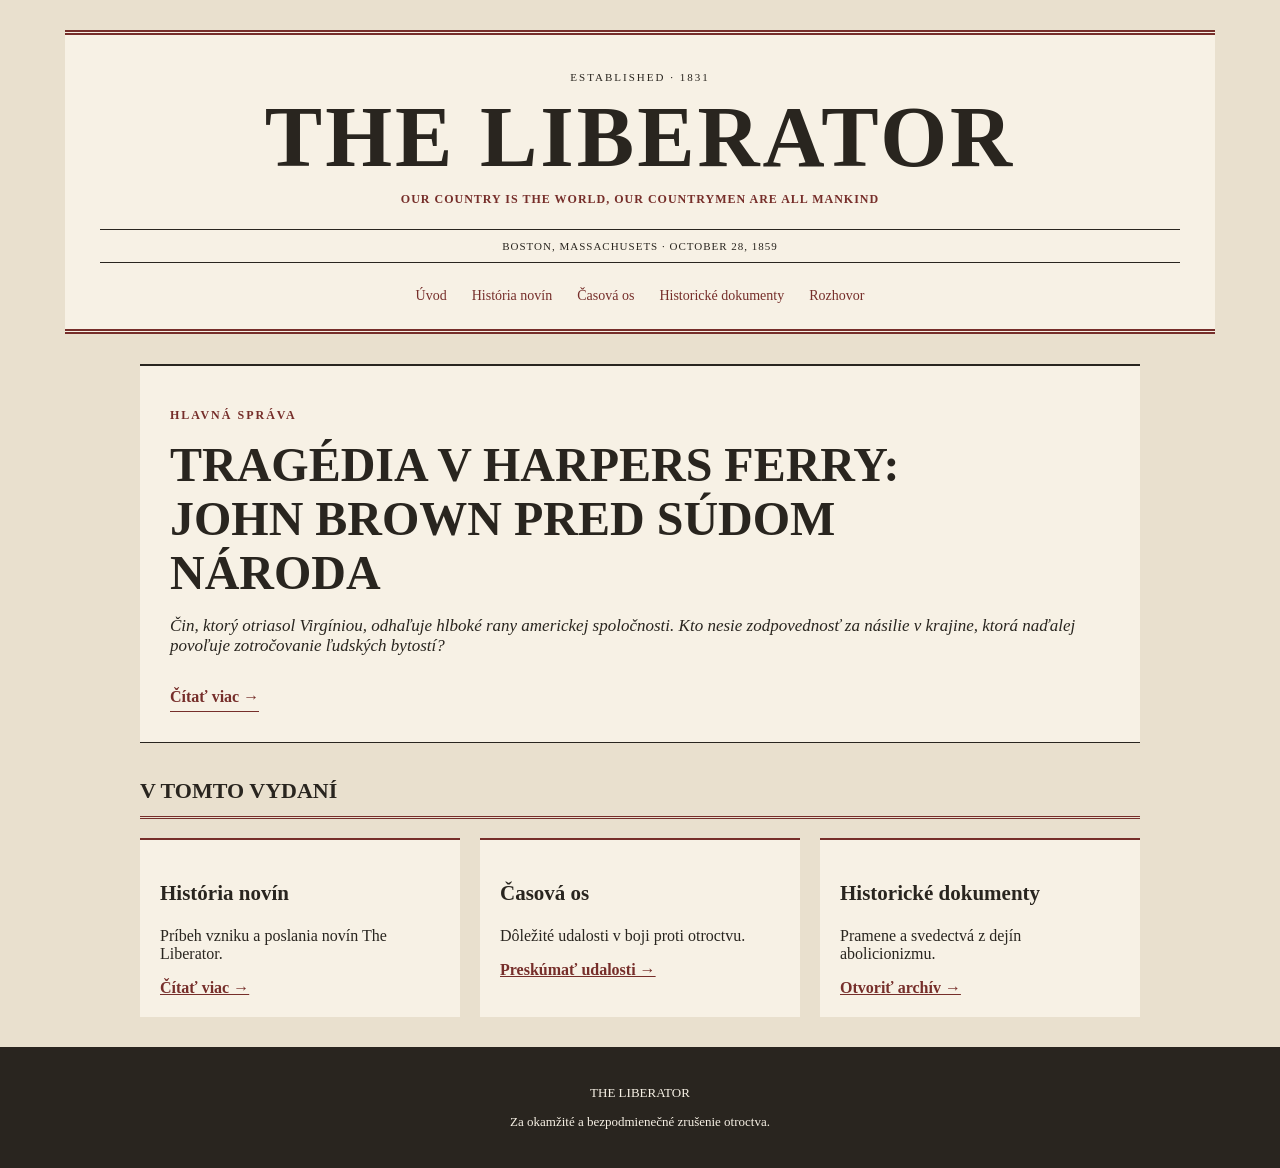
==== index.html @ 59a7037a "Add files via upload" ====
<!DOCTYPE html>
<html lang="sk">
<head>
    <meta charset="UTF-8">
    <meta name="viewport" content="width=device-width, initial-scale=1.0">

    <title>The Liberator | 28 October 1859</title>

    <link rel="stylesheet" href="style.css">
</head>

<body>
    <!-- Reklamné okienko The Liberator Premium -->
        <div id="premium-ad" class="ad-overlay" hidden>
            <section class="ad-window" role="dialog" aria-modal="true"
                aria-labelledby="ad-title">

                <button id="close-ad" class="ad-close"
                    type="button" aria-label="Zavrieť reklamu">×</button>

                <p class="section-label">REKLAMA</p>

                <img
                    class="ad-image"
                    src="images/liberator.jpg"
                    alt="The Liberator — historické noviny"
                >

                <h2 id="ad-title">THE LIBERATOR PREMIUM</h2>

                <p>
                    Chcete sa dozvedieť viac o našom hnutí a mať prístup
                    k exkluzívnym rozhovorom a článkom? Začnite odoberať
                    The Liberator Premium, čím zároveň podporíte jeho
                    redakciu a distribúciu!
                </p>

                <a class="ad-subscribe" href="predplatne.html">
                    Získať predplatné →
                </a>

                <button id="dismiss-ad" class="ad-dismiss" type="button">
                    Teraz nie, ďakujem
                </button>
            </section>
        </div>

        <script src="script.js"></script>

    <header class="masthead">

        <p class="founded">
            ESTABLISHED · 1831
        </p>

        <h1>THE LIBERATOR</h1>

        <p class="motto">
            OUR COUNTRY IS THE WORLD, OUR COUNTRYMEN ARE ALL MANKIND
        </p>

        <div class="edition">
            BOSTON, MASSACHUSETS · OCTOBER 28, 1859 
        </div>

        <nav class="navigation">
            <a href="index.html">Úvod</a>
            <a href="historia.html">História novín</a>
            <a href="chronologia.html">Časová os</a>
            <a href="dokumenty.html">Historické dokumenty</a>
            <a href="rozhovor.html">Rozhovor</a>
        </nav>

    </header>

    <main>

        <section class="lead-story">
            <p class="section-label">HLAVNÁ SPRÁVA</p>

            <h2>TRAGÉDIA V HARPERS FERRY:
                JOHN BROWN PRED SÚDOM NÁRODA
            </h2>

            <p class="article-intro">
                Čin, ktorý otriasol Virgíniou, odhaľuje hlboké rany
                americkej spoločnosti. Kto nesie zodpovednosť za násilie
                v krajine, ktorá naďalej povoľuje zotročovanie ľudských bytostí?
            </p>

            <a class="read-more" href="clanok.html">
                Čítať viac →
            </a>
        </section>



        <section class="inside">
            <h2>V TOMTO VYDANÍ</h2>

            <div class="inside-grid">

                <article>
                    <h3>História novín</h3>
                    <p>Príbeh vzniku a poslania novín The Liberator.</p>
                    <a href="historia.html">Čítať viac →</a>
                </article>

                <article>
                    <h3>Časová os</h3>
                    <p>Dôležité udalosti v boji proti otroctvu.</p>
                    <a href="chronologia.html">Preskúmať udalosti →</a>
                </article>

                <article>
                    <h3>Historické dokumenty</h3>
                    <p>Pramene a svedectvá z dejín abolicionizmu.</p>
                    <a href="dokumenty.html">Otvoriť archív →</a>
                </article>

            </div>
        </section>

    </main>

    <footer class="footer">
        <p>THE LIBERATOR</p>
        <p>Za okamžité a bezpodmienečné zrušenie otroctva.</p>
    </footer>

</body>
</html>
---- style.css ----
/* Základ celej stránky */
* {
    box-sizing: border-box;
}

body {
    margin: 0;
    background-color: #e9e0ce;
    color: #29251f;
    font-family: Georgia, "Times New Roman", serif;
}

/* Hlavicka novin */
.masthead {
    max-width: 1150px;
    margin: 30px auto 0;
    padding: 25px 35px;
    background-color: #f7f1e5;
    text-align: center;
    border-top: 5px double #762e2a;
    border-bottom: 5px double #762e2a;
}

.founded {
    font-size: 11px;
    letter-spacing: 2px;
    text-transform: uppercase;
}

.masthead h1 {
    margin: 10px 0;
    font-size: clamp(42px, 8vw, 86px);
    letter-spacing: 3px;
    line-height: 1;
}

.motto {
    color: #762e2a;
    font-size: 12px;
    font-weight: bold;
    letter-spacing: 1px;
}

.edition {
    margin: 22px 0 15px;
    padding: 10px 0;
    border-top: 1px solid #29251f;
    border-bottom: 1px solid #29251f;
    font-size: 11px;
    letter-spacing: 1px;
}

/* Navigacia */
.navigation {
    display: flex;
    flex-wrap: wrap;
    justify-content: center;
    gap: 12px 25px;
    padding-top: 10px;
}

.navigation a {
    color: #762e2a;
    text-decoration: none;
    font-size: 14px;
}

.navigation a:hover {
    text-decoration: underline;
}

/* Hlavny obsah */
main {
    max-width: 1050px;
    margin: 30px auto;
    padding: 0 25px;
}

.lead-story {
    padding: 30px;
    background-color: #f7f1e5;
    border-top: 2px solid #29251f;
    border-bottom: 1px solid #29251f;
}

.section-label {
    color: #762e2a;
    font-size: 12px;
    font-weight: bold;
    letter-spacing: 2px;
}

.lead-story h2 {
    max-width: 850px;
    margin: 15px 0;
    font-size: clamp(28px, 5vw, 48px);
    line-height: 1.12;
}

.article-intro {
    font-size: 17px;
    font-style: italic;
}

/* Obsah vydania */
.inside {
    margin-top: 35px;
}

.inside > h2 {
    padding-bottom: 12px;
    border-bottom: 3px double #762e2a;
    font-size: 22px;
}

.inside-grid {
    display: grid;
    grid-template-columns: repeat(3, minmax(0, 1fr));
    gap: 20px;
}

.inside-grid article {
    padding: 20px;
    background-color: #f7f1e5;
    border-top: 2px solid #762e2a;
}

.inside-grid h3 {
    font-size: 21px;
}

.inside-grid a {
    color: #762e2a;
    font-weight: bold;
}

/* Spodok stranky */
.footer {
    padding: 25px;
    background-color: #29251f;
    color: #f7f1e5;
    text-align: center;
    font-size: 13px;
}

/* Zobrazenie na uzkych obrazovkach */
@media (max-width: 650px) {
    .masthead {
        margin: 10px;
        padding: 20px 15px;
    }

    .inside-grid {
        grid-template-columns: 1fr;
    }

    .lead-story {
        padding: 20px;
    }
}

/* Hlavny clanok — novinova typografia */

.article-meta {
    margin: 20px 0;
    font-size: 13px;
    color: #762e2a;
}

.lead-story h3 {
    margin-top: 30px;
    margin-bottom: 10px;
    font-size: 25px;
    line-height: 1.25;
}

.lead-story > p:not(.section-label):not(.article-meta):not(.article-intro):not(.article-conclusion):not(.source-note) {
    font-size: 16px;
    line-height: 1.85;
    text-align: justify;
}

.lead-story hr {
    margin: 25px 0;
    border: 0;
    border-top: 1px solid #b7a990;
}

.article-conclusion {
    margin-top: 25px;
    padding: 18px;
    border-top: 3px double #762e2a;
    border-bottom: 3px double #762e2a;
    font-size: 19px;
    font-weight: bold;
    line-height: 1.6;
}

.source-note {
    margin-top: 25px;
    font-size: 13px;
}

.source-note a {
    color: #762e2a;
}

.read-more {
    display: inline-block;
    margin-top: 15px;
    padding-bottom: 5px;
    color: #762e2a;
    font-weight: bold;
    text-decoration: none;
    border-bottom: 1px solid #762e2a;
}

.read-more:hover {
    color: #29251f;
    border-bottom-width: 2px;
}

.full-article {
    padding: 30px;
    background-color: #f7f1e5;
    border-top: 2px solid #29251f;
}

.article-image {
    display: block;
    width: 100%;
    max-width: 650px;
    max-height: 450px;
    object-fit: contain;
    object-position: left center;
    margin: 20px 0 30px;
    border: 1px solid #b7a990;
}

.back-link {
    display: inline-block;
    margin-bottom: 10px;
    color: #762e2a;
    text-decoration: none;
    font-weight: bold;
}

.back-link:hover {
    text-decoration: underline;
}

.full-article {
    padding: 30px;
    background-color: #f7f1e5;
    border-top: 2px solid #29251f;
}

.article-image {
    display: block;
    width: 100%;
    max-width: 650px;
    max-height: 450px;
    object-fit: contain;
    margin: 20px 0 30px;
    border: 1px solid #b7a990;
}

.back-link {
    display: inline-block;
    margin-bottom: 15px;
    color: #762e2a;
    text-decoration: none;
    font-weight: bold;
}

.article-meta {
    color: #762e2a;
    font-size: 13px;
}

.full-article h2 {
    font-size: clamp(28px, 5vw, 46px);
    line-height: 1.15;
}

.full-article h3 {
    margin-top: 30px;
    font-size: 25px;
}

.full-article > p:not(.section-label):not(.article-meta):not(.article-intro):not(.article-conclusion):not(.source-note) {
    font-size: 16px;
    line-height: 1.85;
    text-align: justify;
}

.full-article hr {
    margin: 25px 0;
    border: 0;
    border-top: 1px solid #b7a990;
}

.article-conclusion {
    margin-top: 25px;
    padding: 18px;
    border-top: 3px double #762e2a;
    border-bottom: 3px double #762e2a;
    font-size: 19px;
    font-weight: bold;
    line-height: 1.6;
}

.source-note {
    margin-top: 25px;
    font-size: 13px;
}

.source-note a {
    color: #762e2a;
}

@media (max-width: 650px) {
    .full-article {
        padding: 20px;
    }
}

.garrison-quote {
    margin: 30px 0;
    padding: 22px 25px;
    border-left: 4px solid #762e2a;
    background-color: #eee5d5;
    font-size: 20px;
    font-style: italic;
    line-height: 1.7;
}

.garrison-quote span {
    display: block;
    margin-top: 12px;
    color: #762e2a;
    font-size: 13px;
    font-style: normal;
}

.history-chapter {
    padding: 10px 0;
}

.history-chapter h3 {
    margin-top: 5px;
    font-size: 28px;
}

.history-chapter > p:last-child {
    line-height: 1.9;
    text-align: justify;
}

.full-article > hr {
    margin: 30px 0;
    border: 0;
    border-top: 1px solid #b7a990;
}

.timeline {
    position: relative;
    margin: 35px 0;
    padding-left: 30px;
    border-left: 3px double #762e2a;
}

.timeline-item {
    position: relative;
    margin-bottom: 35px;
    padding: 5px 0 5px 20px;
}

.timeline-item::before {
    content: "";
    position: absolute;
    left: -39px;
    top: 12px;
    width: 14px;
    height: 14px;
    background-color: #f7f1e5;
    border: 3px solid #762e2a;
    border-radius: 50%;
}

.timeline-year {
    margin: 0 0 8px;
    color: #762e2a;
    font-size: 27px;
    font-weight: bold;
}

.timeline-content h3 {
    margin: 0 0 10px;
    font-size: 23px;
}

.timeline-content p {
    line-height: 1.8;
    text-align: justify;
}

@media (max-width: 650px) {
    .timeline {
        padding-left: 18px;
    }

    .timeline-item {
        padding-left: 15px;
    }

    .timeline-item::before {
        left: -27px;
    }
}

.document-entry {
    padding: 10px 0;
}

.document-entry h3 {
    font-size: 27px;
    line-height: 1.3;
    margin-bottom: 20px;
}

.document-entry h4 {
    margin-top: 25px;
    font-size: 17px;
    color: #762e2a;
}

.document-image {
    display: block;
    width: 100%;
    max-width: 650px;
    max-height: 500px;
    object-fit: contain;
    object-position: left center;
    margin: 20px 0;
    border: 1px solid #b7a990;
    background-color: #f7f1e5;
}

.document-entry > p:not(.source-note) {
    font-size: 16px;
    line-height: 1.85;
    text-align: justify;
}

.historical-document {
    margin: 20px 0;
    padding: 25px;
    background-color: #eee5d5;
    border-left: 4px solid #762e2a;
    font-family: Georgia, "Times New Roman", serif;
    font-size: 16px;
    line-height: 1.9;
}

.document-entry .source-note {
    font-size: 13px;
    line-height: 1.7;
}

.document-entry .source-note a {
    color: #762e2a;
}

.history-figure {
    margin: 25px 0;
}

.history-figure figcaption {
    max-width: 650px;
    margin-top: 8px;
    color: #6b6255;
    font-size: 13px;
    font-style: italic;
    line-height: 1.6;
}

.ad-overlay[hidden] {
    display: none;
}

.ad-overlay {
    position: fixed;
    inset: 0;
    z-index: 1000;
    display: flex;
    align-items: center;
    justify-content: center;
    padding: 20px;
    background: rgba(25, 20, 16, 0.72);
}

.ad-window {
    position: relative;
    width: 100%;
    max-width: 480px;
    max-height: 90vh;
    overflow-y: auto;
    padding: 30px;
    background: #f7f1e5;
    color: #29251f;
    border: 5px double #762e2a;
    text-align: center;
    box-shadow: 0 12px 40px rgba(0, 0, 0, 0.35);
}

.ad-close {
    position: absolute;
    top: 8px;
    right: 12px;
    border: 0;
    background: transparent;
    color: #762e2a;
    font-family: Georgia, serif;
    font-size: 30px;
    cursor: pointer;
}

.ad-image {
    display: block;
    width: 100%;
    max-height: 180px;
    object-fit: contain;
    margin: 15px auto;
}

.ad-window h2 {
    color: #762e2a;
    font-size: 27px;
    line-height: 1.2;
}

.ad-window > p:not(.section-label) {
    font-size: 16px;
    line-height: 1.7;
}

.ad-subscribe {
    display: block;
    margin: 22px auto 12px;
    padding: 13px 18px;
    background: #762e2a;
    color: #f7f1e5;
    font-weight: bold;
    text-decoration: none;
}

.ad-subscribe:hover {
    background: #54201d;
}

.ad-dismiss {
    border: 0;
    background: transparent;
    color: #62594e;
    font-family: Georgia, serif;
    font-size: 13px;
    text-decoration: underline;
    cursor: pointer;
}

@media (max-width: 500px) {
    .ad-window {
        padding: 25px 20px;
    }
}

#subscription-form {
    display: flex;
    flex-direction: column;
    gap: 12px;
    margin-top: 25px;
}

#subscription-form > label:not(:has(input)) {
    font-weight: bold;
    margin-top: 8px;
}

#subscription-form input[type="text"] {
    width: 100%;
    padding: 12px;
    border: 1px solid #a79a85;
    background: #fffaf0;
    color: #29251f;
    font-family: Georgia, "Times New Roman", serif;
    font-size: 16px;
}

#subscription-form input[type="radio"] {
    accent-color: #762e2a;
    margin-right: 8px;
}

#subscription-form button {
    width: 100%;
    border: none;
    font-family: Georgia, "Times New Roman", serif;
    font-size: 15px;
    cursor: pointer;
}

.source-note {
    margin-top: 25px;
    font-size: 13px;
    line-height: 1.6;
    color: #62594e;
}

#verification-form {
    display: flex;
    flex-direction: column;
    gap: 14px;
    margin-top: 25px;
}

.quiz-option {
    display: flex;
    align-items: flex-start;
    gap: 10px;
    padding: 14px;
    background: #fffaf0;
    border: 1px solid #d1c4ad;
    line-height: 1.5;
    cursor: pointer;
}

.quiz-option input {
    margin-top: 5px;
    accent-color: #762e2a;
    flex-shrink: 0;
}

#verification-form button {
    width: 100%;
    border: none;
    font-family: Georgia, "Times New Roman", serif;
    font-size: 15px;
    cursor: pointer;
}

#quiz-feedback {
    font-weight: bold;
    line-height: 1.6;
}

.interview-video {
    position: relative;
    margin-top: 25px;
    background: #29251f;
    overflow: hidden;
}

.interview-video video {
    display: block;
    width: 100%;
    max-height: 560px;
    background: #29251f;
}

.video-lock {
    position: absolute;
    inset: 0;
    z-index: 2;
    display: flex;
    flex-direction: column;
    align-items: center;
    justify-content: center;
    padding: 25px;
    background: rgba(25, 20, 16, 0.93);
    color: #f7f1e5;
    text-align: center;
}

.video-lock h3 {
    font-size: clamp(23px, 4vw, 34px);
}

.video-lock p:not(.section-label) {
    max-width: 420px;
    line-height: 1.7;
}

.video-lock .section-label {
    color: #d8b7a1;
}

.video-lock .ad-subscribe {
    width: 100%;
    max-width: 300px;
}

.video-lock[hidden] {
    display: none;
}

.secret-clue {
    margin-top: 35px;
    padding: 20px;
    border-top: 1px dashed #762e2a;
    text-align: center;
}

.secret-clue .section-label {
    font-size: 10px;
}

.secret-clue a {
    color: #762e2a;
    font-style: italic;
    font-size: 17px;
    text-decoration: none;
}

.secret-clue a:hover {
    text-decoration: underline;
}

.railroad-hero {
    border-top: 5px double #762e2a;
}

.railroad-divider {
    margin: 30px 0;
    color: #762e2a;
    text-align: center;
    letter-spacing: 10px;
}

.railroad-section {
    margin-top: 30px;
    padding: 30px;
    background: #f7f1e5;
    border-top: 2px solid #762e2a;
}

.railroad-section h2 {
    font-size: clamp(26px, 4vw, 38px);
    margin-top: 8px;
}

.railroad-section > p:not(.section-label) {
    line-height: 1.8;
}

.railroad-steps {
    display: grid;
    grid-template-columns: repeat(3, minmax(0, 1fr));
    gap: 18px;
    margin-top: 25px;
}

.railroad-steps article {
    padding: 20px;
    background: #eee3d0;
    border-top: 3px double #762e2a;
}

.railroad-number {
    color: #762e2a;
    font-size: 26px;
    font-weight: bold;
}

.railroad-steps h3 {
    margin-bottom: 8px;
}

.railroad-steps p {
    font-size: 15px;
    line-height: 1.7;
}

.railroad-note {
    margin-top: 30px;
    padding: 25px;
    border: 1px dashed #762e2a;
}

.railroad-note blockquote {
    margin: 20px 0;
    color: #762e2a;
    font-size: 21px;
    font-style: italic;
    line-height: 1.7;
}

.railroad-back {
    margin: 30px 0;
}

.railroad-back a {
    color: #762e2a;
    font-weight: bold;
}

@media (max-width: 650px) {
    .railroad-steps {
        grid-template-columns: 1fr;
    }

    .railroad-section {
        padding: 20px;
    }
}
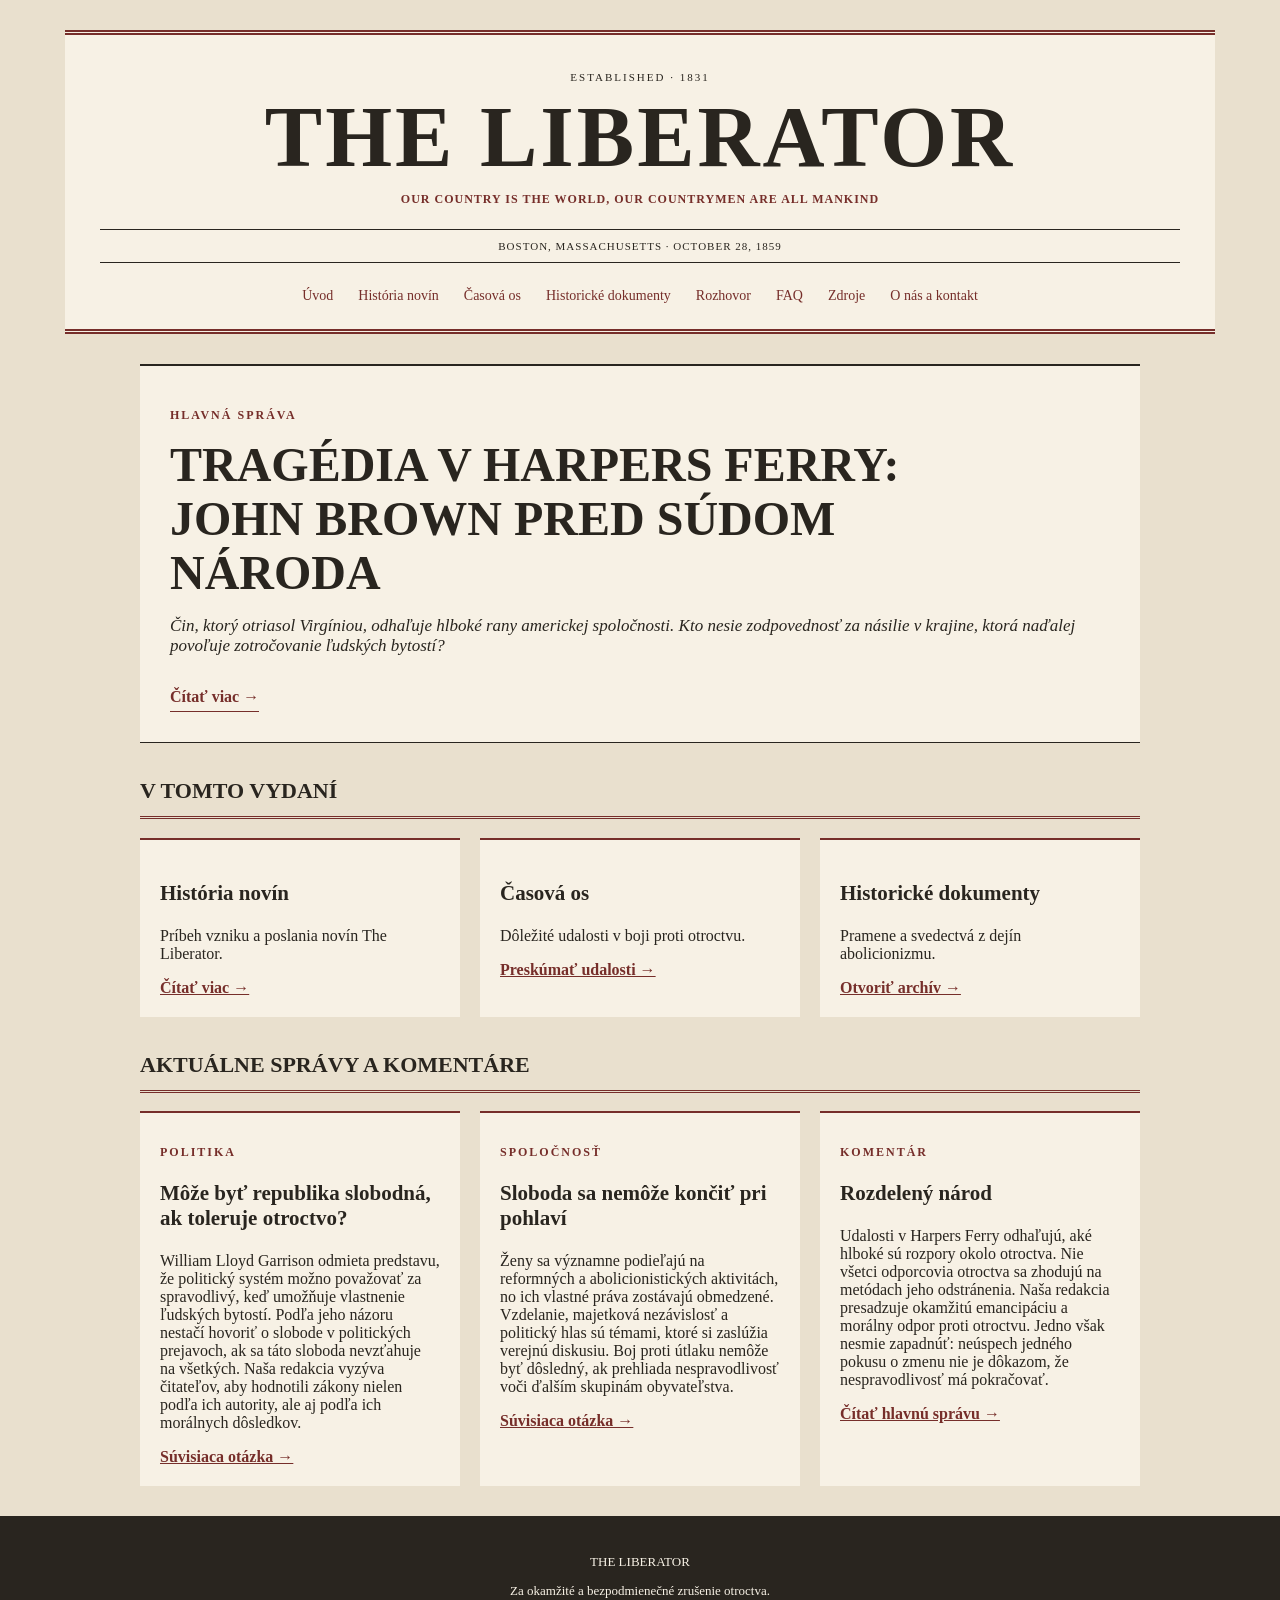
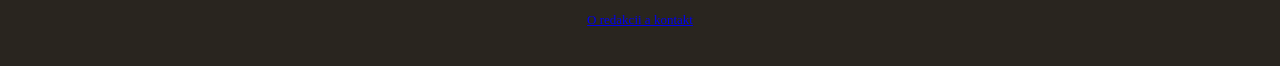
==== commit 5a4a4aac: "Add files via upload" ====
--- a/index.html
+++ b/index.html
@@ -4,55 +4,47 @@
 <head>
     <meta charset="UTF-8">
     <meta name="viewport" content="width=device-width, initial-scale=1.0">
-
     <title>The Liberator | 28 October 1859</title>
-
     <link rel="stylesheet" href="style.css">
 </head>
 
 <body>
-    <!-- Reklamné okienko The Liberator Premium -->
-        <div id="premium-ad" class="ad-overlay" hidden>
-            <section class="ad-window" role="dialog" aria-modal="true"
-                aria-labelledby="ad-title">
 
-                <button id="close-ad" class="ad-close"
-                    type="button" aria-label="Zavrieť reklamu">×</button>
+    <!-- Reklamné okienko -->
+    <div id="premium-ad" class="ad-overlay" hidden>
+        <section class="ad-window" role="dialog" aria-modal="true"
+            aria-labelledby="ad-title">
 
-                <p class="section-label">REKLAMA</p>
+            <button id="close-ad" class="ad-close"
+                type="button" aria-label="Zavrieť reklamu">×</button>
 
-                <img
-                    class="ad-image"
-                    src="images/liberator.jpg"
-                    alt="The Liberator — historické noviny"
-                >
+            <p class="section-label">REKLAMA</p>
 
-                <h2 id="ad-title">THE LIBERATOR PREMIUM</h2>
+            <img class="ad-image"
+                src="images/liberator.jpg"
+                alt="The Liberator — historické noviny">
 
-                <p>
-                    Chcete sa dozvedieť viac o našom hnutí a mať prístup
-                    k exkluzívnym rozhovorom a článkom? Začnite odoberať
-                    The Liberator Premium, čím zároveň podporíte jeho
-                    redakciu a distribúciu!
-                </p>
+            <h2 id="ad-title">THE LIBERATOR PREMIUM</h2>
 
-                <a class="ad-subscribe" href="predplatne.html">
-                    Získať predplatné →
-                </a>
+            <p>
+                Chcete sa dozvedieť viac o našom hnutí a mať prístup
+                k exkluzívnym rozhovorom a článkom? Začnite odoberať
+                The Liberator Premium, čím zároveň podporíte jeho
+                redakciu a distribúciu!
+            </p>
 
-                <button id="dismiss-ad" class="ad-dismiss" type="button">
-                    Teraz nie, ďakujem
-                </button>
-            </section>
-        </div>
+            <a class="ad-subscribe" href="predplatne.html">
+                Získať predplatné →
+            </a>
 
-        <script src="script.js"></script>
+            <button id="dismiss-ad" class="ad-dismiss" type="button">
+                Teraz nie, nepodporujem ľudské práva
+            </button>
+        </section>
+    </div>
 
     <header class="masthead">
-
-        <p class="founded">
-            ESTABLISHED · 1831
-        </p>
+        <p class="founded">ESTABLISHED · 1831</p>
 
         <h1>THE LIBERATOR</h1>
 
@@ -61,7 +53,7 @@
         </p>
 
         <div class="edition">
-            BOSTON, MASSACHUSETS · OCTOBER 28, 1859 
+            BOSTON, MASSACHUSETTS · OCTOBER 28, 1859
         </div>
 
         <nav class="navigation">
@@ -70,8 +62,10 @@
             <a href="chronologia.html">Časová os</a>
             <a href="dokumenty.html">Historické dokumenty</a>
             <a href="rozhovor.html">Rozhovor</a>
+            <a href="faq.html">FAQ</a>
+            <a href="zdroje.html">Zdroje</a>
+            <a href="kontakt.html">O nás a kontakt</a>
         </nav>
-
     </header>
 
     <main>
@@ -79,7 +73,8 @@
         <section class="lead-story">
             <p class="section-label">HLAVNÁ SPRÁVA</p>
 
-            <h2>TRAGÉDIA V HARPERS FERRY:
+            <h2>
+                TRAGÉDIA V HARPERS FERRY:
                 JOHN BROWN PRED SÚDOM NÁRODA
             </h2>
 
@@ -93,8 +88,6 @@
                 Čítať viac →
             </a>
         </section>
-
-
 
         <section class="inside">
             <h2>V TOMTO VYDANÍ</h2>
@@ -122,12 +115,67 @@
             </div>
         </section>
 
+        <section class="inside">
+            <h2>AKTUÁLNE SPRÁVY A KOMENTÁRE</h2>
+
+            <div class="inside-grid">
+
+                <article>
+                    <p class="section-label">POLITIKA</p>
+                    <h3>Môže byť republika slobodná, ak toleruje otroctvo?</h3>
+                    <p>
+                        William Lloyd Garrison odmieta predstavu, že politický
+                        systém možno považovať za spravodlivý, keď umožňuje
+                        vlastnenie ľudských bytostí. Podľa jeho názoru nestačí
+                        hovoriť o slobode v politických prejavoch, ak sa táto
+                        sloboda nevzťahuje na všetkých. Naša redakcia vyzýva
+                        čitateľov, aby hodnotili zákony nielen podľa ich
+                        autority, ale aj podľa ich morálnych dôsledkov.
+                    </p>
+                    <a href="faq.html#ustava">Súvisiaca otázka →</a>
+                </article>
+
+                <article>
+                    <p class="section-label">SPOLOČNOSŤ</p>
+                    <h3>Sloboda sa nemôže končiť pri pohlaví</h3>
+                    <p>
+                        Ženy sa významne podieľajú na reformných a
+                        abolicionistických aktivitách, no ich vlastné práva
+                        zostávajú obmedzené. Vzdelanie, majetková nezávislosť
+                        a politický hlas sú témami, ktoré si zaslúžia verejnú
+                        diskusiu. Boj proti útlaku nemôže byť dôsledný,
+                        ak prehliada nespravodlivosť voči ďalším skupinám
+                        obyvateľstva.
+                    </p>
+                    <a href="faq.html#zeny">Súvisiaca otázka →</a>
+                </article>
+
+                <article>
+                    <p class="section-label">KOMENTÁR</p>
+                    <h3>Rozdelený národ</h3>
+                    <p>
+                        Udalosti v Harpers Ferry odhaľujú, aké hlboké sú
+                        rozpory okolo otroctva. Nie všetci odporcovia otroctva
+                        sa zhodujú na metódach jeho odstránenia. Naša redakcia
+                        presadzuje okamžitú emancipáciu a morálny odpor proti
+                        otroctvu. Jedno však nesmie zapadnúť: neúspech jedného
+                        pokusu o zmenu nie je dôkazom, že nespravodlivosť
+                        má pokračovať.
+                    </p>
+                    <a href="clanok.html">Čítať hlavnú správu →</a>
+                </article>
+
+            </div>
+        </section>
+
     </main>
 
     <footer class="footer">
         <p>THE LIBERATOR</p>
         <p>Za okamžité a bezpodmienečné zrušenie otroctva.</p>
+        <p><a href="kontakt.html">O redakcii a kontakt</a></p>
     </footer>
 
+    <script src="script.js"></script>
 </body>
 </html>
